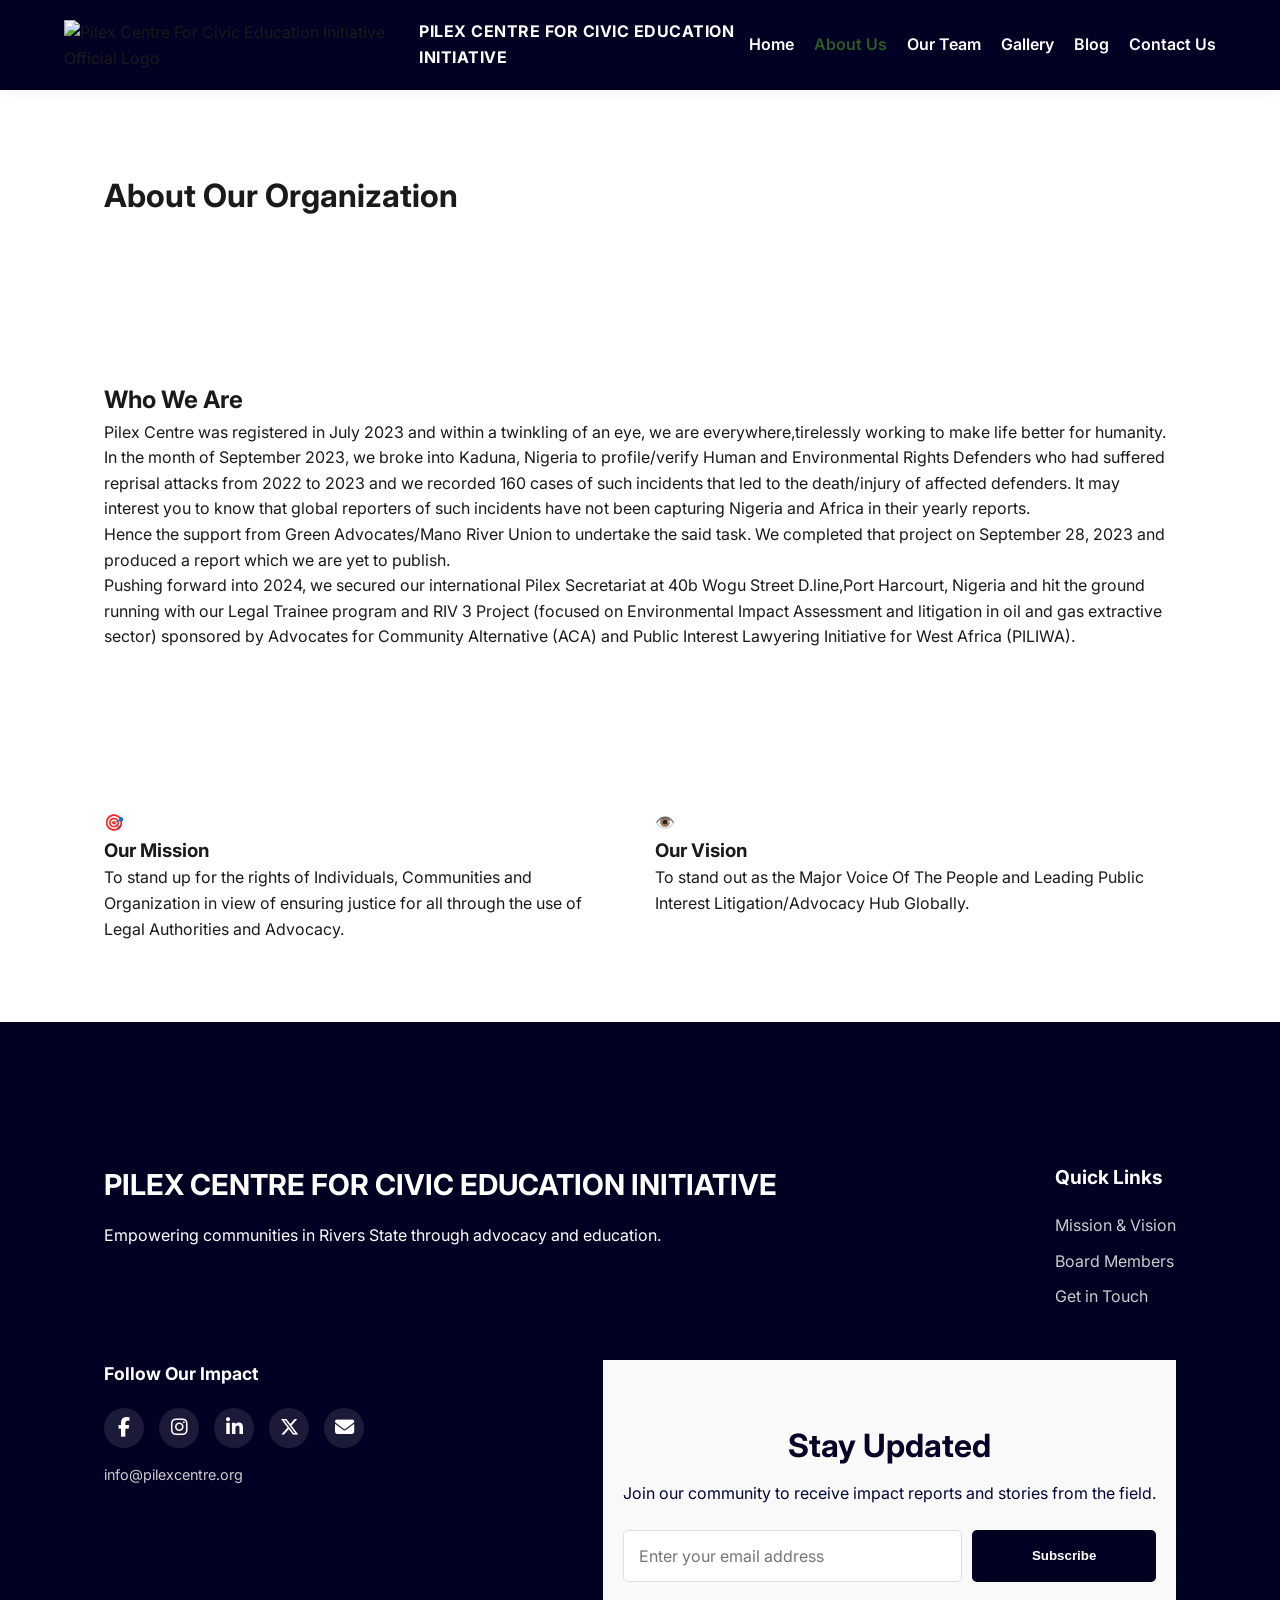
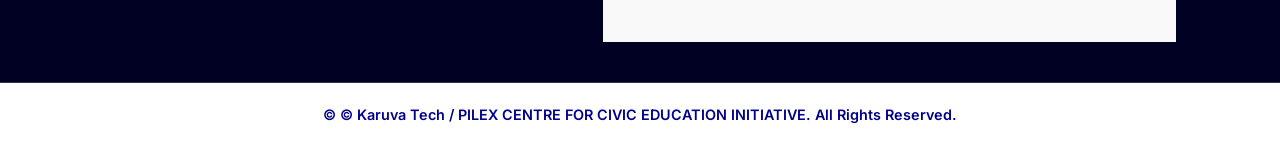
==== about.html @ 9085e741 "Karuva Tech NGO launch" ====
<!DOCTYPE html>
<html lang="en">
<head>
    <meta charset="UTF-8">
    <meta name="viewport" content="width=device-width, initial-scale=1.0">
    <title>About Us | Pilex Centre For Civic Education Initiative</title>
    <meta name="description" content="Learn about our mission, vision, and the core values that drive our NGO to make a difference.">
    <link rel="stylesheet" href="css/style.css">
    <link href="https://fonts.googleapis.com/css2?family=Inter:wght@400;600;700&display=swap" rel="stylesheet">
     <link rel="stylesheet" href="https://cdnjs.cloudflare.com/ajax/libs/font-awesome/6.5.1/css/all.min.css">
</head>
<body>

    <nav class="navbar">
        <div class="nav-brand">
            <img src="https://res.cloudinary.com/doq4g8g2x/image/upload/f_auto,q_auto/v1777044541/Gallery/ngo-name-logo.png.jpg" alt="Pilex Centre For Civic Education Initiative Official Logo" class="logo-img">
            <span class="brand-name">PILEX CENTRE FOR CIVIC EDUCATION INITIATIVE</span>
        </div>
        <ul class="nav-links">
            <li><a href="index.html">Home</a></li>
            <li><a href="about.html" class="active">About Us</a></li>
            <li><a href="board.html">Our Team</a></li>
            <li><a href="gallery.html">Gallery</a></li>
            <li><a href="blog.html">Blog</a></li>
            <li><a href="contact.html">Contact Us</a></li>
        </ul>
         <div class="burger" id="burger">
            <div class="line1"></div>
            <div class="line2"></div>
            <div class="line3"></div>
        </div>
    </nav>

    <header class="page-header">
        <div class="container">
            <h1>About Our Organization</h1>
        </div>
    </header>

    <section class="about-section container">
        <div class="about-flex">
            <div class="about-text">
                <h2>Who We Are</h2>
                <p>Pilex Centre was registered in July 2023 and within a twinkling of an eye, we are everywhere,tirelessly working to make life better for humanity.</p>
                <p>In the month of September 2023, we broke into Kaduna, Nigeria to profile/verify Human and Environmental Rights Defenders who had suffered reprisal attacks from 2022 to 2023 and we recorded 160 cases of such incidents that led to the death/injury of affected defenders. It may interest you to know that global reporters of such incidents have not been capturing Nigeria and Africa in their yearly reports.</p>
                <p>Hence the support from Green Advocates/Mano River Union to undertake the said task. We completed that project on September 28, 2023 and produced a report which we are yet to publish.</p>
                <p>Pushing forward into 2024, we secured our international Pilex Secretariat at 40b Wogu Street D.line,Port Harcourt, Nigeria and hit the ground running with our Legal Trainee program and RIV 3 Project (focused on Environmental Impact Assessment and litigation in oil and gas extractive sector) sponsored by Advocates for Community Alternative (ACA) and Public Interest Lawyering Initiative for West Africa (PILIWA).</p>
            </div>
           
        </div>
    </section>

    <section class="mission-vision bg-light">
        <div class="container grid">
            <div class="mission-card">
                <div class="icon">🎯</div>
                <h3>Our Mission</h3>
                <p>To stand up for the rights of Individuals, Communities and Organization in view of ensuring justice for all through the use of Legal Authorities and Advocacy. </p>
            </div>
            <div class="vision-card">
                <div class="icon">👁️</div>
                <h3>Our Vision</h3>
                <p>To stand out as the Major Voice Of The People and Leading Public Interest Litigation/Advocacy Hub Globally.</p>
            </div>
        </div>
    </section>

   <footer class="main-footer">
    <div class="container footer-content">
        <div class="footer-brand">
            <h3>PILEX CENTRE FOR CIVIC EDUCATION INITIATIVE</h3>
            <p>Empowering communities in Rivers State through advocacy and education.</p>
        </div>
        <div class="footer-links">
                <h4>Quick Links</h4>
                <ul>
                    <li><a href="about.html">Mission & Vision</a></li>
                    <li><a href="board.html">Board Members</a></li>
                    <li><a href="contact.html">Get in Touch</a></li>
                </ul>
            </div>

        <div class="footer-socials">
            <h4>Follow Our Impact</h4>
            <div class="social-icons">
                <a href="https://www.facebook.com/share/18tHVUzUPd/" target="_blank" rel="noopener noreferrer" aria-label="Facebook">
                    <i class="fab fa-facebook-f"></i>
                </a>
                <a href="https://www.instagram.com/pilexcentre?igsh=MWxkZ2VlbGd5YjZtMw==" target="_blank" rel="noopener noreferrer" aria-label="Instagram">
                    <i class="fab fa-instagram"></i>
                </a>
                <a href="https://www.linkedin.com/company/pilex-centre-for-civic-education-initiative/" target="_blank" rel="noopener noreferrer" aria-label="LinkedIn">
                    <i class="fab fa-linkedin-in"></i>
                </a>
                <a href="https://x.com/PilexCentre?t=1IuUBtQcbzTghRcphj2AMw&s=09" target="_blank" rel="noopener noreferrer" aria-label="Twitter/X">
                    <i class="fab fa-x-twitter"></i>
                </a>
                <a href="mailto:pilexcentre2@gmail.com" aria-label="Email">
            <i class="fas fa-envelope"></i>
        </a>
            </div>
            <p class="footer-email">
        <a href="mailto:pilexcentre2@gmail.com">info@pilexcentre.org</a>
    </p>

        </div>
              <section class="newsletter-section">
    <div class="newsletter-container">
        <h2>Stay Updated</h2>
        <p>Join our community to receive impact reports and stories from the field.</p>
        
        <form action="https://formspree.io/f/xvzdelka" method="POST" class="newsletter-form">
            <input type="email" name="email" placeholder="Enter your email address" required>
            <button type="submit" class="btn btn-primary">Subscribe</button>
        </form>
    </div>
</section>
    </div>
    <button id="backToTop" title="Go to top">
    <i class="fas fa-arrow-up"></i>
</button>
    <div class="footer-bottom">
        <p>&copy; © Karuva Tech / PILEX CENTRE FOR CIVIC EDUCATION INITIATIVE. All Rights Reserved.</p>
    </div>
</footer>


  <script src="js/main.js"></script>

</body>
</html>
---- css/style.css ----
/* --- 1. GLOBAL STYLES --- */
:root {
    --primary: #2d5a27;      /* NGO Deep Green */
    --primary-light: #4a8c3f;
    --dark: #1a1a1a;
    --light: #f9f9f9;
    --white: #ffffff;
    --darkblue: #010123;
    --transition: all 0.3s ease;
}

* {
    margin: 0;
    padding: 0;
    box-sizing: border-box;
}

body {
    font-family: 'Inter', sans-serif;
    line-height: 1.6;
    color: var(--dark);
    overflow-x: hidden;
}

.container {
    max-width: 1200px;
    margin: 0 auto;
    padding: 0 5%;
}

/* --- 2. NAVBAR (Logo & Name) --- */
.navbar {
    display: flex;
    justify-content: space-between;
    align-items: center;
    padding: 0 5%;
    min-height: 90px;
    background: var(--darkblue);
    box-shadow: 0 2px 15px rgba(0,0,0,0.05);
    position: sticky;
    top: 0;
    z-index: 1000;
}

.nav-brand {
    display: flex;
    align-items: center;
    gap: 15px;
}

.logo-img {
    height: 50px;
    width: auto;
}

.brand-name {
    font-size: 1rem;
    font-weight: 700;
    color: var(--white);
    text-transform: uppercase;
    letter-spacing: 0.5px;
}

.nav-links {
    display: flex;
    list-style: none;
    gap: 20px;          
    align-items: center; 
    flex-wrap: nowrap;  
    
}

.nav-links li {
    white-space: nowrap;
}

.nav-links li a {
    text-decoration: none;
    color: var(--white);
    font-weight: 600;
    font-size: 1rem;  
    transition: var(--transition);
}

.nav-links li a:hover, .nav-links li a.active {
    color: var(--primary);
}

/* --- 3. HERO SECTION --- */
.hero {
    height: 80vh;
    /* This background uses your Cloudinary link from the HTML hero section */
    background: linear-gradient(rgba(0, 0, 0, 0.65), rgba(0, 0, 0, 0.65)), 
                url('https://res.cloudinary.com/doq4g8g2x/image/upload/f_auto,q_auto/v1777044515/Gallery/pilex-centre.jpg');
    background-size: cover;
    background-position: center;
    display: flex;
    justify-content: center;
    align-items: center;
    text-align: center;
    color: var(--white);
    padding: 0 20px;
}

.hero-content h1 {
    font-size: clamp(2.5rem, 5vw, 4rem); /* Responsive font size */
    margin-bottom: 20px;
    line-height: 1.1;
}

.hero-content p {
    font-size: 1.2rem;
    max-width: 700px;
    margin: 0 auto 30px;
    opacity: 0.9;
}

.hero-btns {
    display: flex;
    gap: 15px;
    justify-content: center;
    
}

.btn {
    padding: 14px 30px;
    text-decoration: none;
    font-weight: 600;
    border-radius: 5px;
    transition: var(--transition);
}

.btn-primary {
    background: var(--primary);
    color: var(--white);
}

.btn-primary:hover {
    background: var(--primary-light);
    transform: translateY(-2px);
}

.btn-outline {
    border: 2px solid var(--white);
    color: var(--white);
}

.btn-outline:hover {
    background: var(--white);
    color: var(--dark);
}

/* --- HERO / INTRO SECTION --- */
.home-intro {
    /* Ensure the section can grow with the text */
    min-height: 80vh; 
    height: auto; 
    
    /* Standard padding to give the text breathing room */
    padding: 100px 20px; 
    
    /* Center the content vertically and horizontally */
    display: flex;
    align-items: center;
    justify-content: center;
    text-align: center;
    
    /* Ensure it pushes the next section down */
    position: relative; 
    overflow: visible; 
}

.intro-text {
    max-width: 800px;
    width: 100%;
}

@media screen and (max-width: 768px) {
    /* 1. Make the parent container flexible */
    .home-intro {
        height: auto;           /* Removes any fixed height like 100vh */
        min-height: 100vh;      /* Ensures it still fills the screen if content is short */
        padding: 120px 20px 60px; /* Adds space at the top for navbar and bottom for breathing room */
        display: flex;
        flex-direction: column;
        justify-content: center;
        align-items: center;
    }

    /* 2. Fix the content width */
    .hero-content {
        width: 100%;
        text-align: center;     /* Centers the text for a better mobile look */
        padding: 0;
        margin: 0;
    }

    /* 3. Scale down the heading so it doesn't push everything down */
    .hero-content h1 {
        font-size: 2rem;        /* Smaller font for mobile */
        line-height: 1.2;
        margin-bottom: 20px;
    }

    /* 4. Fix the buttons */
    .hero-btns {
        display: flex;
        flex-direction: column; /* Stacks 'Our Mission' and 'See Our Work' */
        gap: 15px;
        width: 100%;
        align-items: center;
        margin-top: 30px;
    }

    .hero-btns .btn {
        width: 100%;            /* Buttons become full-width for easy tapping */
        max-width: 280px;       /* Keeps buttons from looking too wide */
        padding: 5px;
    }
}

/* --- 4. SECTIONS & GRIDS --- */
.container {
    padding-top: 80px;
    padding-bottom: 80px;
}

.section-title {
    text-align: center;
    margin-bottom: 50px;
    font-size: 2.2rem;
    position: relative;
}

.section-title::after {
    content: '';
    display: block;
    width: 60px;
    height: 4px;
    background: var(--primary);
    margin: 15px auto 0;
}

.grid {
    display: grid;
    grid-template-columns: repeat(auto-fit, minmax(300px, 1fr));
    gap: 30px;
}

.card {
    background: var(--light);
    border-radius: 12px;
    overflow: hidden;
    box-shadow: 0 5px 15px rgba(0,0,0,0.05);
    transition: var(--transition);
}

.card:hover {
    transform: translateY(-10px);
}

.card img {
    width: 100%;
    height: 250px;
    object-fit: cover;
}

.card-info {
    padding: 25px;
}

.read-more {
    display: inline-block;
    margin-top: 15px;
    color: var(--primary);
    text-decoration: none;
    font-weight: 700;
}


/* Special Grid for 2 Directors */
.directors-grid {
    display: grid;
    grid-template-columns: repeat(auto-fit, minmax(300px, 450px)); /* Limits size */
    justify-content: center; /* Centers the two cards */
    gap: 40px;
}
.card-info .bio{
    margin-top: 15px;
    font-size: 0.9rem;
    color: var(--white);
    line-height: 1.6;
}
.card-info h3 {
    font-size: 1.4rem;
    margin-bottom: 10px;
    color: var(--white);
}
.card-info {
     background: var(--darkblue);
}
.staff-item {
    background: var(--darkblue);
    padding: 30px 20px;
    border-radius: 12px;
    text-align: center;
    box-shadow: 0 4px 15px rgba(0,0,0,0.05);
    transition: var(--transition);
}

.staff-item:hover {
    transform: translateY(-5px);
}

.staff-photo {
    width: 100px;
    height: 100px;
    margin: 0 auto 15px; /* Centers the circle and adds space below */
    overflow: hidden;
    border-radius: 50%; /* Makes it a circle */
    border: 3px solid var(--primary); /* A nice ring around the photo */
}

.staff-photo img {
    width: 100%;
    height: 100%;
    object-fit: cover; /* Ensures the face isn't stretched */
}

.staff-item h4 {
    margin-bottom: 5px;
    font-size: 1.1rem;
    color: var(--white);
}

.staff-item p {
    color: var(--white);
    font-weight: 600;
    font-size: 0.85rem;
    text-transform: uppercase;
}
.staff-item .bio{
    margin-top: 15px;
    font-size: 0.9rem;
    color: var(--white);
    line-height: 1.6;
}
/* --- 5. FOOTER --- */
.main-footer {
    background: rgb(1, 1, 35);
    color: var(--white);
    padding-top: 60px;
}

.footer-content {
    display: flex;
    flex-wrap: wrap;
    justify-content: space-between;
    gap: 40px;
    padding-bottom: 40px;
}

.footer-brand h3 {
    font-size: 1.8rem;
    margin-bottom: 15px;
    color: var(--white);
}

.footer-links h4 {
    margin-bottom: 20px;
    font-size: 1.2rem;
}

.footer-links ul {
    list-style: none;
}

.footer-links ul li {
    margin-bottom: 10px;
}

.footer-links ul li a {
    color: #ccc;
    text-decoration: none;
    transition: var(--transition);
}

.footer-links ul li a:hover {
    color: var(--white);
    padding-left: 5px;
}

.footer-bottom {
    background: white;
    text-align: center;
    padding: 20px 0;
    font-size: 0.9rem;
    font-weight: 600;
    color: darkblue;
    border-top: 1px solid #333;
}

/* --- 6. MOBILE MENU --- */
.burger {
    display: none;
    cursor: pointer;
}

.burger div {
    width: 25px;
    height: 3px;
    background-color: var(--dark);
    margin: 5px;
    transition: var(--transition);
}

@media screen and (max-width: 768px) {
    .nav-links {
        display: none; /* We'll handle the toggle with JS later */
    }
    .burger {
        display: block;
    }
    .hero-btns {
        flex-direction: column;
    }
}



/* --- GALLERY SECTION REFINEMENT --- */
.gallery-section {
    padding: 60px 0;
}

.gallery-grid {
    display: flex;
    flex-direction: column;
    gap: 60px; /* Space between the project cards */
}

.gallery-card {
    display: flex;
    background: var(--white);
    border-radius: 12px;
    overflow: hidden;
    box-shadow: 0 10px 25px rgba(0,0,0,0.06);
    border: 1px solid #eee;
    /* This ensures the card doesn't get infinitely tall */
    max-height: 500px; 
}

/* Image Side */
.gallery-img {
    flex: 1.2; /* Takes up a bit more than half the card */
    overflow: hidden;
}

.gallery-img img {
    width: 100%;
    height: 100%;
    object-fit: cover; /* This is key: it crops the photo to fit the space without stretching */
    display: block;
}

/* Content Side */
.gallery-content {
    flex: 0.8; /* Takes up slightly less than half */
    padding: 40px;
    display: flex;
    flex-direction: column;
    justify-content: center;
    background: var(--white);
}

.gallery-content .category {
    font-size: 0.75rem;
    color: var(--primary);
    font-weight: 700;
    text-transform: uppercase;
    margin-bottom: 10px;
    letter-spacing: 1.5px;
}

.gallery-content h3 {
    font-size: 1.6rem;
    margin-bottom: 12px;
    line-height: 1.3;
    color: var(--dark);
}

.gallery-content .date {
    font-size: 0.85rem;
    color: #999;
    margin-bottom: 20px;
}

.gallery-content .description {
    font-size: 1rem;
    color: #555;
    line-height: 1.7;
    /* Limits text so it doesn't push the card too long */
    display: -webkit-box;
    -webkit-line-clamp: 5;
    line-clamp: 5;
    -webkit-box-orient: vertical;
    overflow: hidden;
}

/* --- RESPONSIVE FIXES --- */

/* Alternating images: Left-Right-Left (Desktop only) */
@media screen and (min-width: 901px) {
    .gallery-card:nth-child(even) {
        flex-direction: row-reverse;
    }
}

/* Mobile View: Stack them vertically */
@media screen and (max-width: 900px) {
    .gallery-card {
        flex-direction: column;
        max-height: none; /* Let the card grow as needed on mobile */
    }

    .gallery-img {
        height: 250px; /* Fixed height for photos on mobile */
        width: 100%;
    }
    
    .gallery-content {
        padding: 30px 20px;
    }
}

/* Blog Page Layout */
.blog-section {
    padding: 80px 0;
}

.blog-grid {
    display: grid;
    grid-template-columns: repeat(auto-fit, minmax(300px, 1fr));
    gap: 30px;
}

.blog-card {
    background: var(--white);
    border-radius: 10px;
    overflow: hidden;
    box-shadow: 0 4px 15px rgba(0,0,0,0.05);
    display: flex;
    flex-direction: column;
    height: 100%;
}

.blog-image {
    height: 200px;
    width: 100%;
}

.blog-image img {
    width: 100%;
    height: 100%;
    object-fit: cover;
}

.blog-info {
    padding: 25px;
    display: flex;
    flex-direction: column;
    flex-grow: 1;
}

.blog-tag {
    background: var(--light);
    color: var(--primary);
    padding: 4px 12px;
    border-radius: 20px;
    font-size: 0.75rem;
    font-weight: 700;
    width: fit-content;
    margin-bottom: 15px;
}

.blog-info h3 {
    font-size: 1.3rem;
    margin-bottom: 10px;
    line-height: 1.4;
}

.blog-meta {
    font-size: 0.8rem;
    color: #999;
    margin-bottom: 15px;
}

.blog-excerpt {
    font-size: 0.95rem;
    color: #666;
    margin-bottom: 20px;
}

.blog-info .read-more {
    margin-top: auto; /* Pushes the button to the bottom of the card */
    font-size: 0.9rem;
    color: var(--primary);
    text-decoration: none;
    font-weight: 700;
}

/* Single Post Styling */
.single-post {
    max-width: 800px; /* Narrower for better readability */
    margin: 40px auto;
    padding: 0 20px;
}

.back-link {
    display: inline-block;
    margin-bottom: 20px;
    color: var(--primary);
    text-decoration: none;
    font-weight: 600;
}

.post-header h1 {
    font-size: 2.5rem;
    line-height: 1.2;
    margin-bottom: 15px;
    color: var(--dark);
}

.post-meta {
    color: #888;
    font-size: 0.9rem;
    margin-bottom: 30px;
}

.post-featured-image {
    width: 100%;
    margin-bottom: 40px;
}

.post-featured-image img {
    width: 100%;
    border-radius: 10px;
    display: block;
}

.post-body p {
    font-size: 1.1rem;
    line-height: 1.8;
    margin-bottom: 25px;
    color: #444;
}

.post-body h2 {
    margin: 40px 0 20px;
    color: var(--dark);
}

/* Blockquote for community voices */
blockquote {
    border-left: 5px solid var(--primary);
    padding: 20px 30px;
    background: var(--light);
    margin: 40px 0;
    font-style: italic;
    font-size: 1.2rem;
}

blockquote span {
    display: block;
    margin-top: 10px;
    font-style: normal;
    font-weight: 700;
    font-size: 0.9rem;
}

/* --- FOOTER SOCIALS --- */
.footer-socials h4 {
    margin-bottom: 20px;
    font-size: 1.1rem;
    color: var(--white);
}

.social-icons {
    display: flex;
    gap: 15px; /* Space between icons */
}

.social-icons a {
    display: flex;
    align-items: center;
    justify-content: center;
    width: 40px;
    height: 40px;
    background: rgba(255, 255, 255, 0.1); /* Subtle circle background */
    color: var(--white);
    border-radius: 50%;
    text-decoration: none;
    transition: var(--transition);
    font-size: 1.2rem;
}

/* Hover Effects with Brand Colors */
.social-icons a:hover {
    transform: translateY(-5px);
    color: var(--white);
}

.social-icons a[aria-label="Facebook"]:hover { background: #1877F2; }
.social-icons a[aria-label="Instagram"]:hover { background: #E4405F; }
.social-icons a[aria-label="LinkedIn"]:hover { background: #0077B5; }
.social-icons a[aria-label="Twitter"]:hover { background: #000000; }

.footer-email {
    margin-top: 15px;
    font-size: 0.9rem;
}

.footer-email a {
    color: #ccc;
    text-decoration: none;
    transition: var(--transition);
}

.footer-email a:hover {
    color: var(--white);
    text-decoration: underline;
}

/* Hover color for the email icon circle */
.social-icons a[aria-label="Email"]:hover {
    background: var(--primary); /* Uses your NGO green on hover */
}

/* --- FOOTER NEWSLETTER --- */
.footer-newsletter {
    flex: 1;
    min-width: 250px;
}

.footer-newsletter h4 {
    margin-bottom: 15px;
    color: var(--white);
}

.footer-newsletter p {
    font-size: 0.9rem;
    color: #ccc;
    margin-bottom: 20px;
    line-height: 1.4;
}

.newsletter-form {
    display: flex;
    gap: 0; /* Joins the input and button */
}

.newsletter-form input {
    flex: 1;
    padding: 12px 15px;
    border: none;
    border-radius: 5px 0 0 5px; /* Rounded only on the left */
    outline: none;
    font-family: 'Inter', sans-serif;
}

.newsletter-btn {
    background: var(--primary);
    color: var(--white);
    padding: 0 20px;
    border: none;
    border-radius: 0 5px 5px 0; /* Rounded only on the right */
    cursor: pointer;
    transition: var(--transition);
}

.newsletter-btn:hover {
    background: var(--primary-light);
}

/* Responsive adjustment for small screens */
@media screen and (max-width: 600px) {
    .footer-content {
        flex-direction: column;
        gap: 40px;
    }
}

/* --- RESEARCH SECTION --- */
.research-section {
    background: #f4f7f6; /* A slightly different light gray to separate it from the blog */
    padding: 80px 0;
}

.research-header {
    text-align: center;
    margin-bottom: 50px;
}

.report-highlight-card {
    background: var(--white);
    display: flex;
    align-items: center;
    padding: 40px;
    border-radius: 15px;
    box-shadow: 0 15px 35px rgba(0,0,0,0.05);
    border-left: 6px solid var(--primary); /* Identifies it as a primary resource */
    gap: 40px;
}

.report-icon {
    font-size: 5rem;
    color: #e74c3c; /* Classic PDF Red */
}

.report-tag {
    display: inline-block;
    background: rgba(45, 90, 39, 0.1);
    color: var(--primary);
    padding: 5px 12px;
    font-size: 0.75rem;
    font-weight: 700;
    border-radius: 4px;
    margin-bottom: 10px;
}

.report-details h3 {
    font-size: 1.8rem;
    margin-bottom: 15px;
    color: var(--dark);
}

.report-details p {
    color: #666;
    margin-bottom: 25px;
    line-height: 1.6;
}

/* Action Buttons */
.report-actions {
    display: flex;
    gap: 15px;
    flex-wrap: wrap;
}

.btn-download {
    background: var(--primary);
    color: var(--white);
    padding: 12px 25px;
    border-radius: 5px;
    text-decoration: none;
    font-weight: 700;
    transition: var(--transition);
}

.btn-download:hover {
    background: var(--primary-light);
    transform: translateY(-2px);
}

.btn-view {
    border: 2px solid #ccc;
    color: #555;
    padding: 10px 25px;
    border-radius: 5px;
    text-decoration: none;
    font-weight: 600;
    transition: var(--transition);
}

.btn-view:hover {
    background: #eee;
}

/* Responsive for Research Card */
@media screen and (max-width: 768px) {
    .report-highlight-card {
        flex-direction: column;
        text-align: center;
        padding: 30px;
    }
    .report-actions {
        justify-content: center;
    }
}
@media screen and (max-width: 768px) {
    /* ... (your existing mobile styles) ... */

    .report-details p {
        margin-bottom: 30px; /* Increased space below the description */
    }
    .report-details {
        display: flex;
        flex-direction: column; /* Stack buttons so they fit on small screens */
        gap: 15px;
        align-items: center;
    }

    .report-actions {
        display: flex;
        flex-direction: column; 
        gap: 15px;             
        margin-top: 20px;       
        width: 100%;
    }

    .btn-download, .btn-view {
        display: inline-block !important; /* Force it to show */
        width: 80%; /* Make it easy to tap with a thumb */
        padding: 15px;
        text-align: center;
        /* display: block;
        width: 100%;           
        padding: 15px;          */
    }
}

/* --- CONTACT PAGE STYLES --- */
.contact-section {
    padding: 80px 0;
}

.contact-wrapper {
    display: flex;
    background: var(--white);
    border-radius: 15px;
    overflow: hidden;
    box-shadow: 0 20px 40px rgba(0,0,0,0.1);
}

.contact-info {
    flex: 1;
    background: var(--primary); /* Using your brand green */
    color: var(--white);
    padding: 60px;
    display: flex;
    flex-direction: column;
    justify-content: space-between;
}

.contact-info h2 {
    font-size: 2rem;
    margin-bottom: 20px;
}

.info-links {
    margin: 40px 0;
}

.info-item {
    display: flex;
    align-items: center;
    gap: 20px;
    margin-bottom: 25px;
}

.info-item i {
    font-size: 1.2rem;
}

.contact-form-container {
    flex: 1.5;
    padding: 60px;
}

.form-group {
    margin-bottom: 20px;
}

.form-group label {
    display: block;
    font-weight: 700;
    margin-bottom: 8px;
    font-size: 0.9rem;
}

.form-group input, 
.form-group select, 
.form-group textarea {
    width: 100%;
    padding: 12px;
    border: 1px solid #ddd;
    border-radius: 5px;
    font-family: inherit;
    outline: none;
}

.btn-submit {
    background: var(--primary);
    color: white;
    padding: 15px 30px;
    border: none;
    border-radius: 5px;
    font-weight: 700;
    cursor: pointer;
    width: 100%;
    transition: var(--transition);
}

.btn-submit:hover {
    background: var(--primary-light);
}

/* --- MOBILE VIEW --- */
@media screen and (max-width: 900px) {
    .contact-wrapper {
        flex-direction: column;
    }
    
    .contact-info, .contact-form-container {
        padding: 40px 20px;
    }
}

/* --- IMPACT STATS --- */
.stats-section {
    background: var(--primary);
    color: var(--white);
    padding: 60px 0;
    text-align: center;
}

.stats-grid {
    display: grid;
    grid-template-columns: repeat(auto-fit, minmax(200px, 1fr));
    gap: 30px;
}

.stat-item h3 {
    font-size: 2.5rem;
    margin-bottom: 5px;
}

.stat-item p {
    font-size: 0.9rem;
    opacity: 0.9;
}

/* --- HOME BLOG PREVIEW --- */
.home-blog-preview {
    padding: 80px 0;
}

.section-header {
    display: flex;
    justify-content: space-between;
    align-items: center;
    margin-bottom: 40px;
}

.view-all {
    color: var(--primary);
    text-decoration: none;
    font-weight: 700;
}

.home-blog-grid {
    display: grid;
    grid-template-columns: repeat(auto-fit, minmax(350px, 1fr));
    gap: 30px;
}

.mini-blog-card {
    display: flex;
    gap: 20px;
    background: #fdfdfd;
    border: 1px solid #eee;
    border-radius: 10px;
    padding: 15px;
    transition: var(--transition);
}

.mini-blog-card:hover {
    transform: translateY(-5px);
    box-shadow: 0 10px 20px rgba(0,0,0,0.05);
}

.mini-img {
    flex: 0.4;
    height: 120px;
}

.mini-img img {
    width: 100%;
    height: 100%;
    object-fit: cover;
    border-radius: 8px;
}

.mini-content {
    flex: 0.6;
}

.mini-content .tag {
    font-size: 0.7rem;
    color: var(--primary);
    font-weight: 700;
    text-transform: uppercase;
}

.mini-content h3 {
    font-size: 1.1rem;
    margin: 5px 0;
}

.mini-content p {
    font-size: 0.85rem;
    color: #666;
    margin-bottom: 10px;
}

/* Mobile Fix for Mini Cards */
@media screen and (max-width: 500px) {
    .mini-blog-card {
        flex-direction: column;
    }
    .mini-img {
        height: 180px;
        width: 100%;
    }
}


/* This class is added by JavaScript when you click the burger */
.nav-active {
    transform: translateX(0%); /* Pulls it back onto the screen */
}

/* Fix for the burger visibility */
.burger {
    display: none;
    cursor: pointer;
    z-index: 1001; /* Keeps burger above the menu */
}

.burger div {
    width: 25px;
    height: 3px;
    background-color: var(--white); /* Or whatever color your lines are */
    margin: 5px;
    transition: all 0.3s ease;
}
.toggle .line1 {
    transform: rotate(-45deg) translate(-5px, 6px);
}
.toggle .line2 {
    opacity: 0;
}
.toggle .line3 {
    transform: rotate(45deg) translate(-5px, -6px);
}
@media screen and (max-width: 768px) {
    .burger {
        display: block; /* Shows the burger only on small screens */
    }

}
@media screen and (max-width: 768px) {
    .nav-links {
        position: fixed;
        right: 0px;
        top: 8vh;
        height: 92vh;
        width: 60%; /* Or whatever width you want */
        background-color: var(--darkblue);
        display: flex;
        flex-direction: column;
        align-items: center;
        
        /* The "Hidden" State */
        transform: translateX(100%); 
        transition: transform 0.5s ease-in;
        z-index: 1000;
    }

    /* The "Visible" State */
    .nav-links.nav-active {
        transform: translateX(0%);
    }
}

.newsletter-section {
    background-color: #f9f9f9;
    padding: 60px 20px;
    text-align: center;
}

.newsletter-container {
    max-width: 600px;
    margin: 0 auto;
}

.newsletter-container h2 {
    font-size: 2rem;
    margin-bottom: 10px;
    color: #080227;
}
.newsletter-container p {
    font-size: 1rem;
    color: #030436;
    margin-bottom: 20px;
    line-height: 1.5;
}

.newsletter-form {
    display: flex;
    gap: 10px;
    margin-top: 25px;
}

.newsletter-form input {
    flex: 2;
    padding: 15px;
    border: 1px solid #ddd;
    border-radius: 5px;
    font-size: 1rem;
    outline: none;
}

.newsletter-form button {
    flex: 1;
    padding: 15px;
    background-color: var(--darkblue); /* Use your NGO's brand color */
    color: white;
    border: none;
    border-radius: 5px;
    cursor: pointer;
    font-weight: bold;
    transition: 0.3s;
}

/* Mobile View for the Form */
@media screen and (max-width: 600px) {
    .newsletter-form {
        flex-direction: column; /* Stacks input and button on mobile */
    }
    
    .newsletter-container h2 {
        font-size: 1.6rem;
    }
}


#backToTop {
    display: none; /* Hidden by default */
    position: fixed;
    bottom: 30px;
    right: 30px;
    z-index: 99;
    border: none;
    outline: none;
    background-color: var(--darkblue); /* Your NGO brand color */
    color: white;
    cursor: pointer;
    padding: 10px;
    border-radius: 30%;
    font-size: 18px;
    transition: opacity 0.3s, transform 0.3s;
    box-shadow: 0px 4px 10px rgba(0, 0, 0, 0.2);
}

#backToTop:hover {
    transform: scale(1.1); /* Slight grow effect */
    background-color: #333; /* Darker shade on hover */
}
html {
    scroll-behavior: smooth;
}
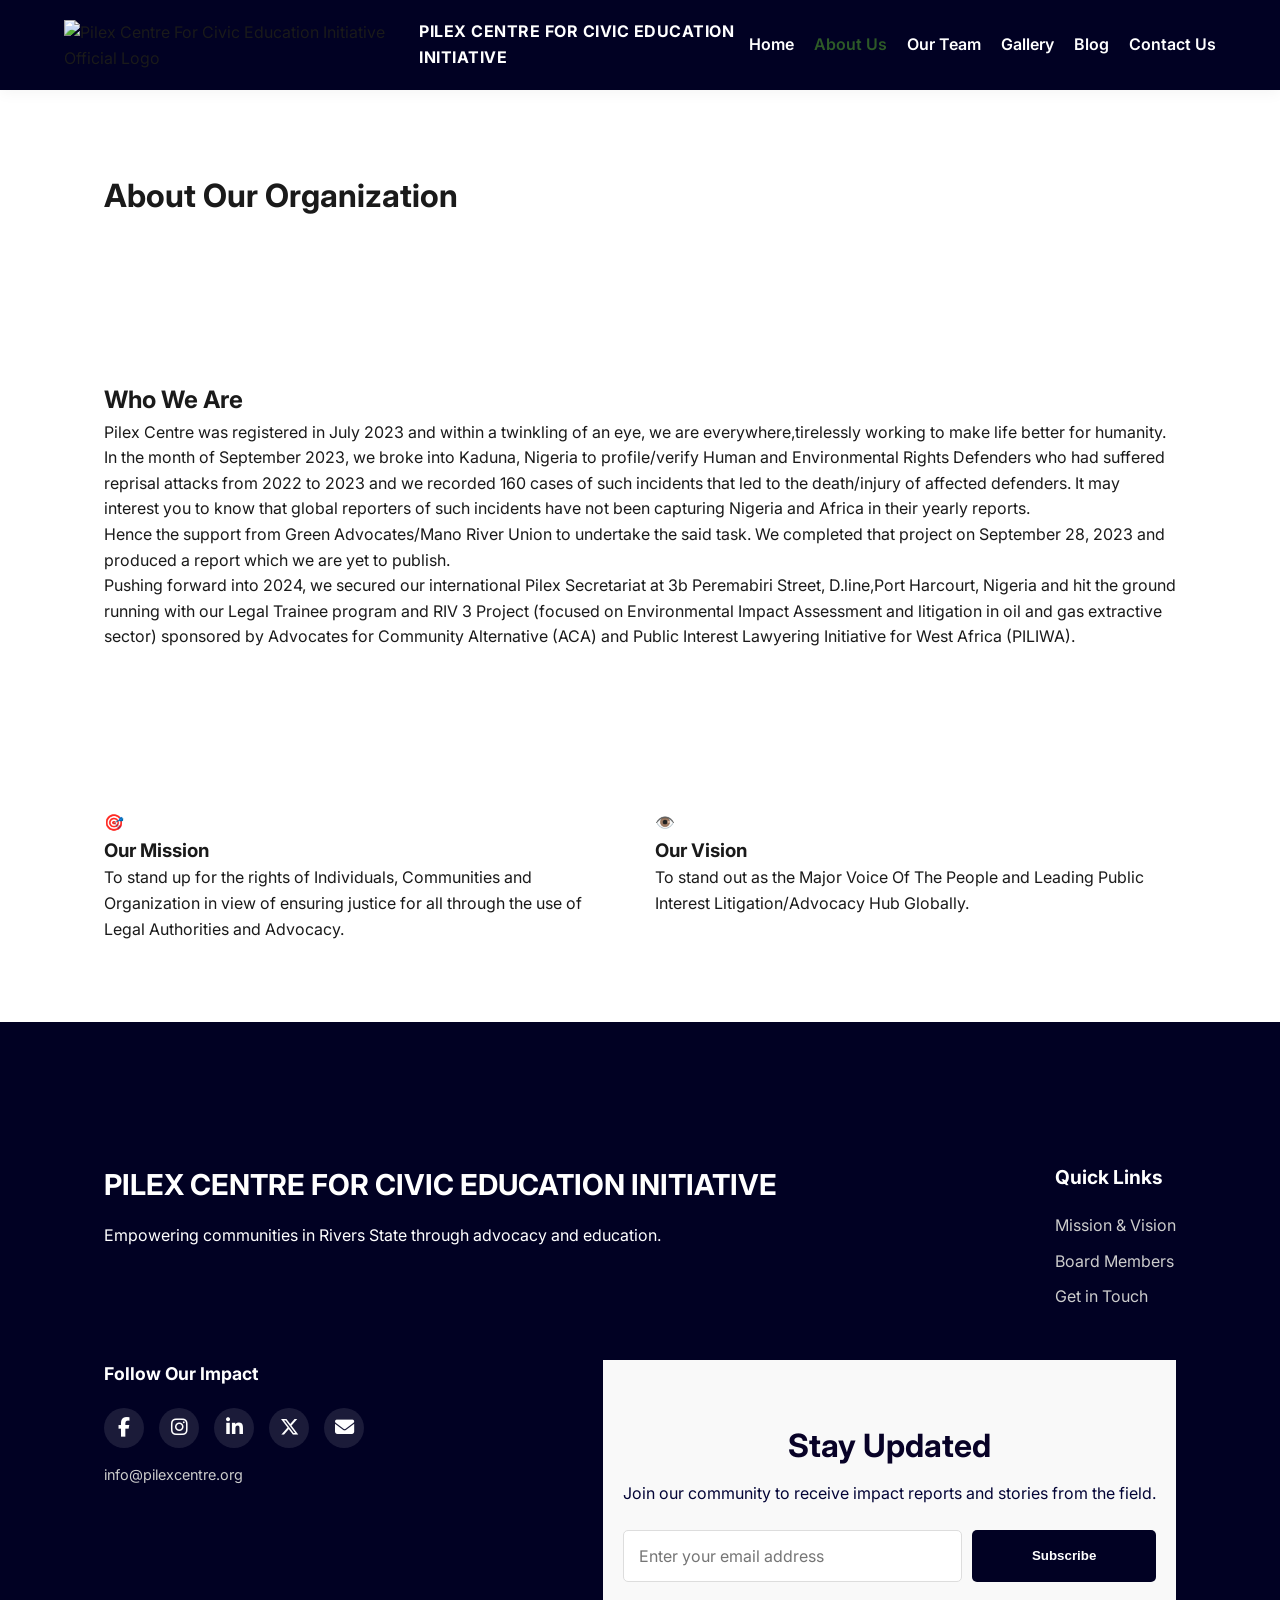
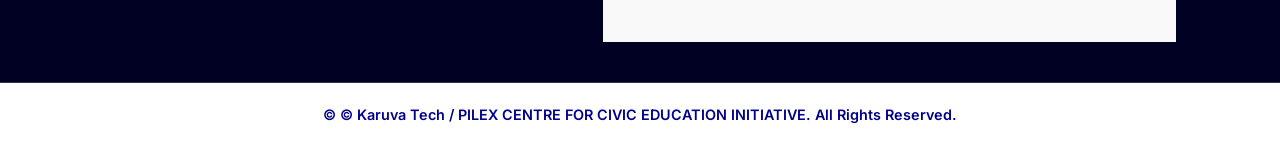
==== commit c90af5af: "everything" ====
--- a/about.html
+++ b/about.html
@@ -44,7 +44,7 @@
                 <p>Pilex Centre was registered in July 2023 and within a twinkling of an eye, we are everywhere,tirelessly working to make life better for humanity.</p>
                 <p>In the month of September 2023, we broke into Kaduna, Nigeria to profile/verify Human and Environmental Rights Defenders who had suffered reprisal attacks from 2022 to 2023 and we recorded 160 cases of such incidents that led to the death/injury of affected defenders. It may interest you to know that global reporters of such incidents have not been capturing Nigeria and Africa in their yearly reports.</p>
                 <p>Hence the support from Green Advocates/Mano River Union to undertake the said task. We completed that project on September 28, 2023 and produced a report which we are yet to publish.</p>
-                <p>Pushing forward into 2024, we secured our international Pilex Secretariat at 40b Wogu Street D.line,Port Harcourt, Nigeria and hit the ground running with our Legal Trainee program and RIV 3 Project (focused on Environmental Impact Assessment and litigation in oil and gas extractive sector) sponsored by Advocates for Community Alternative (ACA) and Public Interest Lawyering Initiative for West Africa (PILIWA).</p>
+                <p>Pushing forward into 2024, we secured our international Pilex Secretariat at 3b Peremabiri Street, D.line,Port Harcourt, Nigeria and hit the ground running with our Legal Trainee program and RIV 3 Project (focused on Environmental Impact Assessment and litigation in oil and gas extractive sector) sponsored by Advocates for Community Alternative (ACA) and Public Interest Lawyering Initiative for West Africa (PILIWA).</p>
             </div>
            
         </div>
--- a/css/style.css
+++ b/css/style.css
@@ -178,8 +178,8 @@
 @media screen and (max-width: 768px) {
     /* 1. Make the parent container flexible */
     .home-intro {
-        height: auto;           /* Removes any fixed height like 100vh */
-        min-height: 100vh;      /* Ensures it still fills the screen if content is short */
+        height: auto;           
+        min-height: 100vh;      
         padding: 120px 20px 60px; /* Adds space at the top for navbar and bottom for breathing room */
         display: flex;
         flex-direction: column;
@@ -190,14 +190,14 @@
     /* 2. Fix the content width */
     .hero-content {
         width: 100%;
-        text-align: center;     /* Centers the text for a better mobile look */
+        text-align: center;     
         padding: 0;
         margin: 0;
     }
 
     /* 3. Scale down the heading so it doesn't push everything down */
     .hero-content h1 {
-        font-size: 2rem;        /* Smaller font for mobile */
+        font-size: 2rem;       
         line-height: 1.2;
         margin-bottom: 20px;
     }
@@ -205,7 +205,7 @@
     /* 4. Fix the buttons */
     .hero-btns {
         display: flex;
-        flex-direction: column; /* Stacks 'Our Mission' and 'See Our Work' */
+        flex-direction: column; 
         gap: 15px;
         width: 100%;
         align-items: center;
@@ -213,8 +213,8 @@
     }
 
     .hero-btns .btn {
-        width: 100%;            /* Buttons become full-width for easy tapping */
-        max-width: 280px;       /* Keeps buttons from looking too wide */
+        width: 100%;            
+        max-width: 280px;      
         padding: 5px;
     }
 }
@@ -282,7 +282,7 @@
 .directors-grid {
     display: grid;
     grid-template-columns: repeat(auto-fit, minmax(300px, 450px)); /* Limits size */
-    justify-content: center; /* Centers the two cards */
+    justify-content: center; 
     gap: 40px;
 }
 .card-info .bio{
@@ -416,7 +416,7 @@
 
 @media screen and (max-width: 768px) {
     .nav-links {
-        display: none; /* We'll handle the toggle with JS later */
+        display: none; 
     }
     .burger {
         display: block;
@@ -436,7 +436,7 @@
 .gallery-grid {
     display: flex;
     flex-direction: column;
-    gap: 60px; /* Space between the project cards */
+    gap: 60px; 
 }
 
 .gallery-card {
@@ -446,13 +446,12 @@
     overflow: hidden;
     box-shadow: 0 10px 25px rgba(0,0,0,0.06);
     border: 1px solid #eee;
-    /* This ensures the card doesn't get infinitely tall */
     max-height: 500px; 
 }
 
 /* Image Side */
 .gallery-img {
-    flex: 1.2; /* Takes up a bit more than half the card */
+    flex: 1.2; 
     overflow: hidden;
 }
 
@@ -499,7 +498,6 @@
     font-size: 1rem;
     color: #555;
     line-height: 1.7;
-    /* Limits text so it doesn't push the card too long */
     display: -webkit-box;
     -webkit-line-clamp: 5;
     line-clamp: 5;
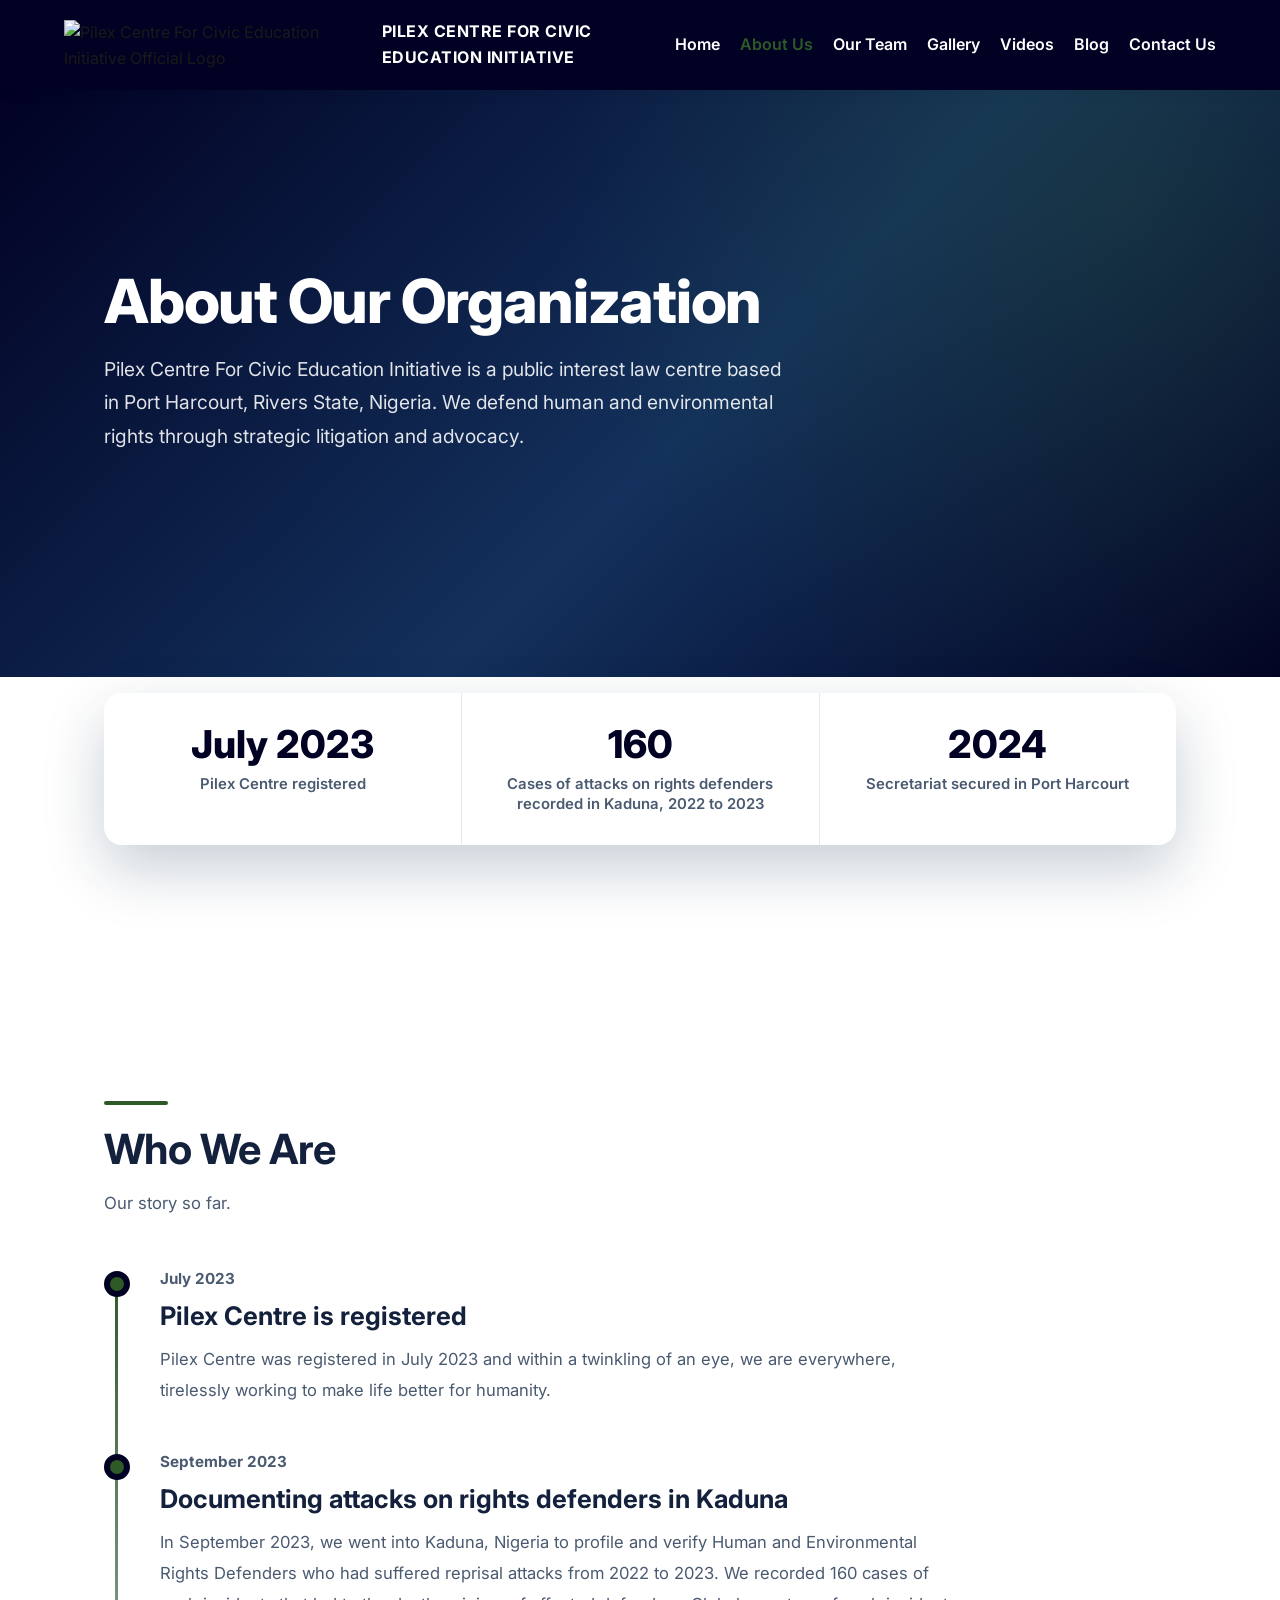
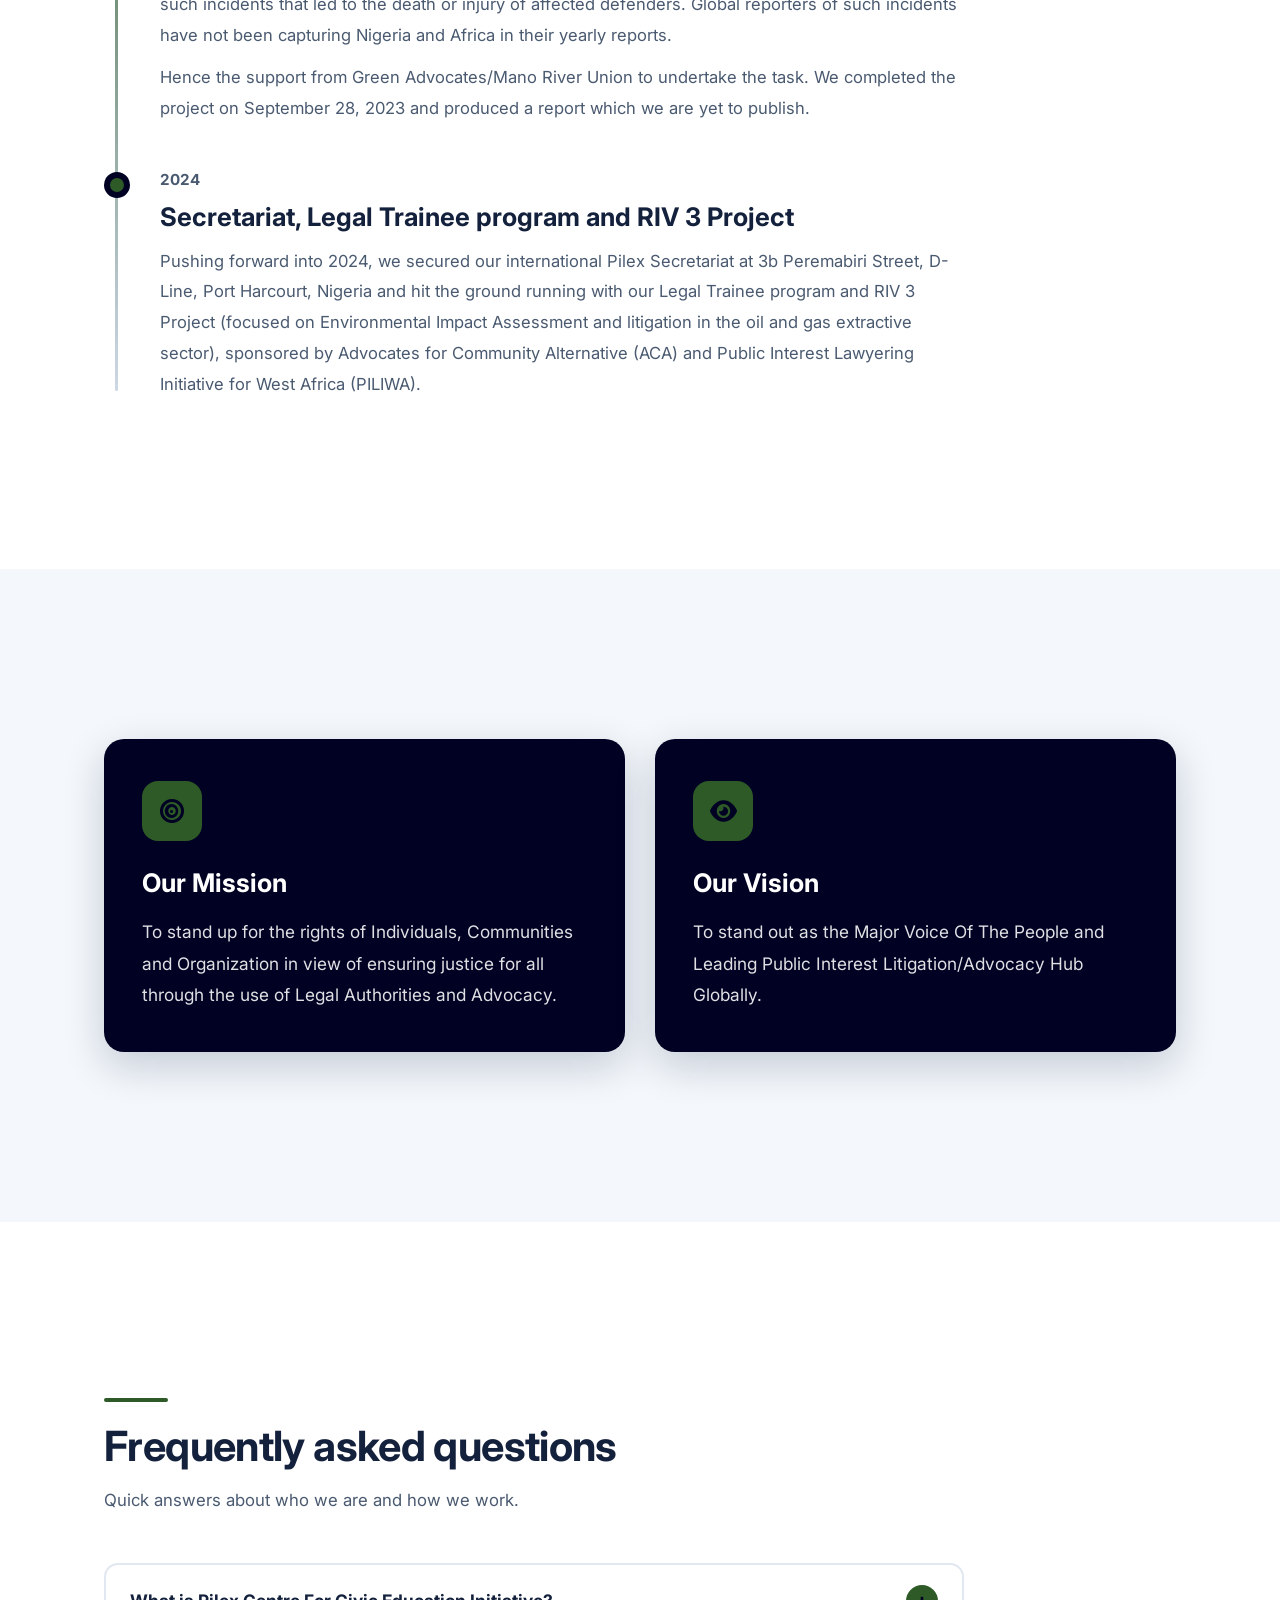
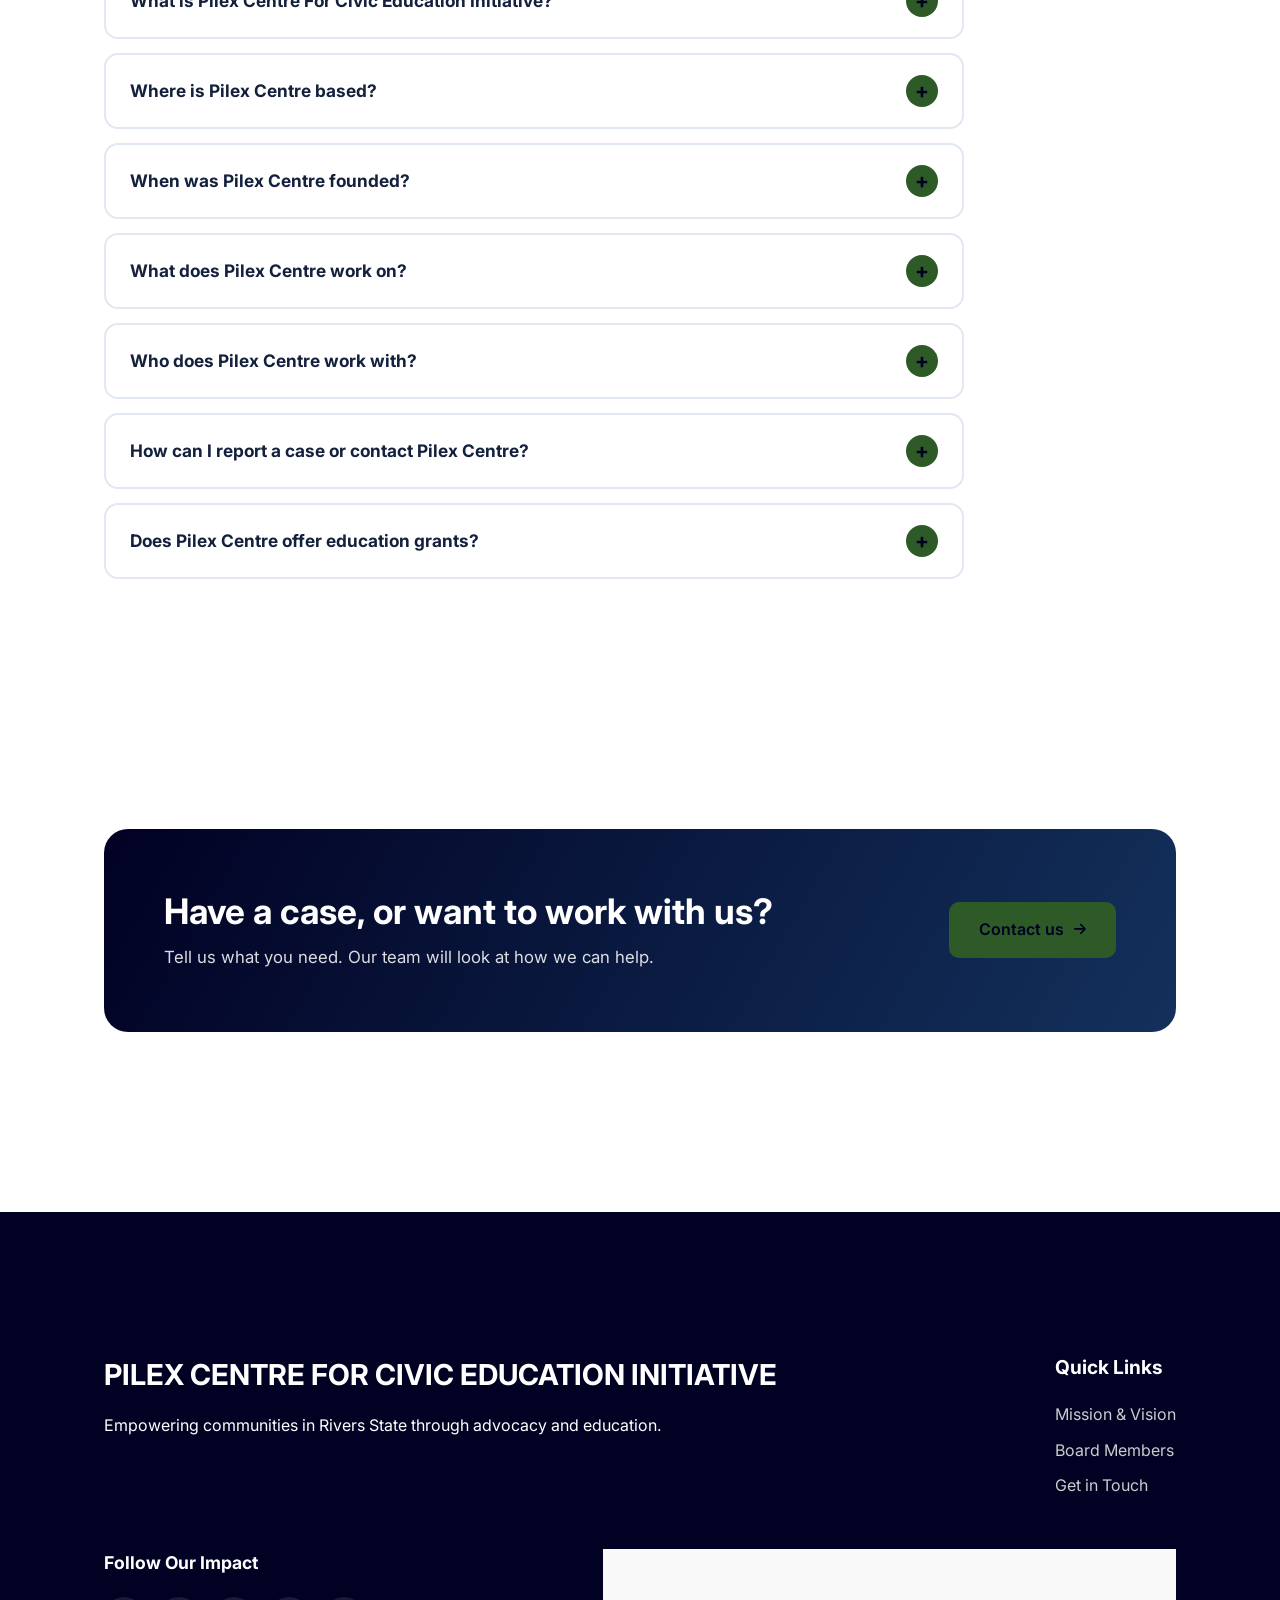
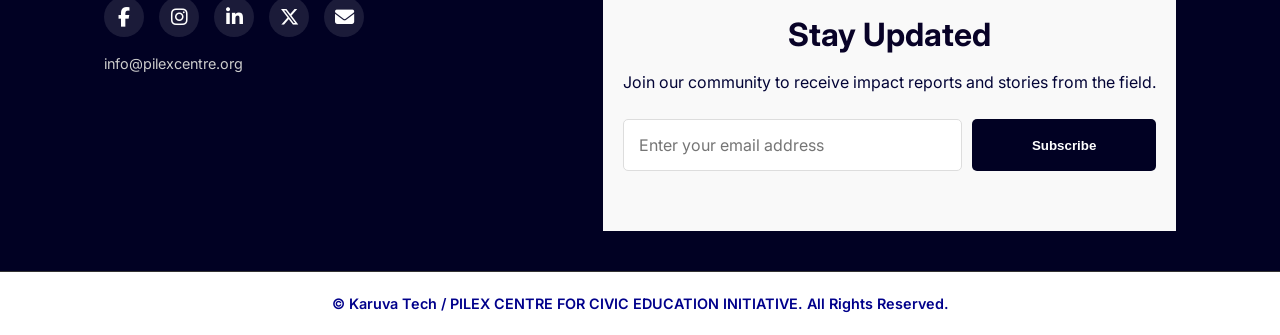
==== commit 3428bc6c: "everything" ====
--- a/about.html
+++ b/about.html
@@ -3,11 +3,77 @@
 <head>
     <meta charset="UTF-8">
     <meta name="viewport" content="width=device-width, initial-scale=1.0">
-    <title>About Us | Pilex Centre For Civic Education Initiative</title>
-    <meta name="description" content="Learn about our mission, vision, and the core values that drive our NGO to make a difference.">
+    <title>About Pilex Centre | Public Interest Law Centre, Nigeria</title>
+    <meta name="description" content="Pilex Centre For Civic Education Initiative is a public interest law centre in Port Harcourt, Nigeria, defending human and environmental rights through litigation and advocacy.">
+    <link rel="canonical" href="https://pilexcentre.org/about.html">
+    <meta property="og:type" content="website">
+    <meta property="og:url" content="https://pilexcentre.org/about.html">
+    <meta property="og:title" content="About Pilex Centre | Public Interest Law Centre, Nigeria">
+    <meta property="og:description" content="Our story, mission and vision. Defending human and environmental rights in Rivers State and the Niger Delta.">
+    <meta property="og:image" content="https://res.cloudinary.com/doq4g8g2x/image/upload/w_1200,h_630,c_fill/v1777044515/Gallery/pilex-centre.jpg">
+    <meta property="twitter:card" content="summary_large_image">
+
+    <script type="application/ld+json">
+    {
+      "@context": "https://schema.org",
+      "@graph": [
+        {
+          "@type": "AboutPage",
+          "@id": "https://pilexcentre.org/about.html#webpage",
+          "url": "https://pilexcentre.org/about.html",
+          "name": "About Pilex Centre For Civic Education Initiative",
+          "about": { "@id": "https://pilexcentre.org/#organization" },
+          "isPartOf": { "@id": "https://pilexcentre.org/#website" }
+        },
+        {
+          "@type": "FAQPage",
+          "mainEntity": [
+            {
+              "@type": "Question",
+              "name": "What is Pilex Centre For Civic Education Initiative?",
+              "acceptedAnswer": { "@type": "Answer", "text": "Pilex Centre For Civic Education Initiative, also known as Pilex Centre, is a public interest law centre. It works on democracy and good governance and defends human and environmental rights through strategic litigation and advocacy." }
+            },
+            {
+              "@type": "Question",
+              "name": "Where is Pilex Centre based?",
+              "acceptedAnswer": { "@type": "Answer", "text": "Pilex Centre is based in Port Harcourt, Rivers State, Nigeria, and works with communities in Rivers State and across the Niger Delta." }
+            },
+            {
+              "@type": "Question",
+              "name": "When was Pilex Centre founded?",
+              "acceptedAnswer": { "@type": "Answer", "text": "Pilex Centre was registered in July 2023. In 2024 it secured its secretariat in Port Harcourt." }
+            },
+            {
+              "@type": "Question",
+              "name": "What does Pilex Centre work on?",
+              "acceptedAnswer": { "@type": "Answer", "text": "Its work covers democracy and good governance, human rights, and environment and climate change, including pollution, oil spills and land damage. It uses legal representation, strategic litigation, scientific evidence, field research and advocacy." }
+            },
+            {
+              "@type": "Question",
+              "name": "Who does Pilex Centre work with?",
+              "acceptedAnswer": { "@type": "Answer", "text": "Pilex Centre partners with public interest lawyers and legal advocacy organizations in Africa, America and the U.K. Its projects have been supported by Green Advocates/Mano River Union, Advocates for Community Alternative (ACA) and the Public Interest Lawyering Initiative for West Africa (PILIWA)." }
+            },
+            {
+              "@type": "Question",
+              "name": "How can I report a case or contact Pilex Centre?",
+              "acceptedAnswer": { "@type": "Answer", "text": "Use the contact form on the Pilex Centre website and choose a subject such as Oil Spill Case Submission, email pilexcentre2@gmail.com, or call +234 7074324881." }
+            },
+            {
+              "@type": "Question",
+              "name": "Does Pilex Centre offer education grants?",
+              "acceptedAnswer": { "@type": "Answer", "text": "Yes. Pilex Centre announced its first 2026 Education Grant beneficiary. The announcement is on the Pilex Centre blog." }
+            }
+          ]
+        }
+      ]
+    }
+    </script>
+
+    <script>document.documentElement.classList.add('js');</script>
     <link rel="stylesheet" href="css/style.css">
-    <link href="https://fonts.googleapis.com/css2?family=Inter:wght@400;600;700&display=swap" rel="stylesheet">
-     <link rel="stylesheet" href="https://cdnjs.cloudflare.com/ajax/libs/font-awesome/6.5.1/css/all.min.css">
+    <link rel="stylesheet" href="css/about.css">
+    <link href="https://fonts.googleapis.com/css2?family=Inter:wght@400;600;700;800&display=swap" rel="stylesheet">
+    <link rel="stylesheet" href="https://cdnjs.cloudflare.com/ajax/libs/font-awesome/6.5.1/css/all.min.css">
 </head>
 <body>
 
@@ -21,57 +87,157 @@
             <li><a href="about.html" class="active">About Us</a></li>
             <li><a href="board.html">Our Team</a></li>
             <li><a href="gallery.html">Gallery</a></li>
+            <li><a href="videos.html">Videos</a></li>
             <li><a href="blog.html">Blog</a></li>
             <li><a href="contact.html">Contact Us</a></li>
         </ul>
-         <div class="burger" id="burger">
+        <div class="burger" id="burger">
             <div class="line1"></div>
             <div class="line2"></div>
             <div class="line3"></div>
         </div>
     </nav>
 
-    <header class="page-header">
-        <div class="container">
-            <h1>About Our Organization</h1>
-        </div>
-    </header>
-
-    <section class="about-section container">
-        <div class="about-flex">
-            <div class="about-text">
-                <h2>Who We Are</h2>
-                <p>Pilex Centre was registered in July 2023 and within a twinkling of an eye, we are everywhere,tirelessly working to make life better for humanity.</p>
-                <p>In the month of September 2023, we broke into Kaduna, Nigeria to profile/verify Human and Environmental Rights Defenders who had suffered reprisal attacks from 2022 to 2023 and we recorded 160 cases of such incidents that led to the death/injury of affected defenders. It may interest you to know that global reporters of such incidents have not been capturing Nigeria and Africa in their yearly reports.</p>
-                <p>Hence the support from Green Advocates/Mano River Union to undertake the said task. We completed that project on September 28, 2023 and produced a report which we are yet to publish.</p>
-                <p>Pushing forward into 2024, we secured our international Pilex Secretariat at 3b Peremabiri Street, D.line,Port Harcourt, Nigeria and hit the ground running with our Legal Trainee program and RIV 3 Project (focused on Environmental Impact Assessment and litigation in oil and gas extractive sector) sponsored by Advocates for Community Alternative (ACA) and Public Interest Lawyering Initiative for West Africa (PILIWA).</p>
-            </div>
-           
-        </div>
-    </section>
-
-    <section class="mission-vision bg-light">
-        <div class="container grid">
-            <div class="mission-card">
-                <div class="icon">🎯</div>
-                <h3>Our Mission</h3>
-                <p>To stand up for the rights of Individuals, Communities and Organization in view of ensuring justice for all through the use of Legal Authorities and Advocacy. </p>
-            </div>
-            <div class="vision-card">
-                <div class="icon">👁️</div>
-                <h3>Our Vision</h3>
-                <p>To stand out as the Major Voice Of The People and Leading Public Interest Litigation/Advocacy Hub Globally.</p>
-            </div>
-        </div>
-    </section>
-
-   <footer class="main-footer">
-    <div class="container footer-content">
-        <div class="footer-brand">
-            <h3>PILEX CENTRE FOR CIVIC EDUCATION INITIATIVE</h3>
-            <p>Empowering communities in Rivers State through advocacy and education.</p>
-        </div>
-        <div class="footer-links">
+    <main class="ab">
+
+        <header class="ab-hero">
+            <div class="container">
+                <h1>About Our Organization</h1>
+                <p>Pilex Centre For Civic Education Initiative is a public interest law centre based in Port Harcourt, Rivers State, Nigeria. We defend human and environmental rights through strategic litigation and advocacy.</p>
+            </div>
+        </header>
+
+        <section class="ab-facts">
+            <div class="container">
+                <div class="ab-facts__grid ab-rv">
+                    <div class="ab-fact">
+                        <strong>July 2023</strong>
+                        <span>Pilex Centre registered</span>
+                    </div>
+                    <div class="ab-fact">
+                        <strong>160</strong>
+                        <span>Cases of attacks on rights defenders recorded in Kaduna, 2022 to 2023</span>
+                    </div>
+                    <div class="ab-fact">
+                        <strong>2024</strong>
+                        <span>Secretariat secured in Port Harcourt</span>
+                    </div>
+                </div>
+            </div>
+        </section>
+
+        <section class="ab-story">
+            <div class="container">
+                <div class="ab-head ab-rv">
+                    <h2>Who We Are</h2>
+                    <p>Our story so far.</p>
+                </div>
+
+                <ol class="ab-timeline">
+                    <li class="ab-step ab-rv">
+                        <time datetime="2023-07">July 2023</time>
+                        <h3>Pilex Centre is registered</h3>
+                        <p>Pilex Centre was registered in July 2023 and within a twinkling of an eye, we are everywhere, tirelessly working to make life better for humanity.</p>
+                    </li>
+
+                    <li class="ab-step ab-rv">
+                        <time datetime="2023-09">September 2023</time>
+                        <h3>Documenting attacks on rights defenders in Kaduna</h3>
+                        <p>In September 2023, we went into Kaduna, Nigeria to profile and verify Human and Environmental Rights Defenders who had suffered reprisal attacks from 2022 to 2023. We recorded 160 cases of such incidents that led to the death or injury of affected defenders. Global reporters of such incidents have not been capturing Nigeria and Africa in their yearly reports.</p>
+                        <p>Hence the support from Green Advocates/Mano River Union to undertake the task. We completed the project on September 28, 2023 and produced a report which we are yet to publish.</p>
+                    </li>
+
+                    <li class="ab-step ab-rv">
+                        <time datetime="2024">2024</time>
+                        <h3>Secretariat, Legal Trainee program and RIV 3 Project</h3>
+                        <p>Pushing forward into 2024, we secured our international Pilex Secretariat at 3b Peremabiri Street, D-Line, Port Harcourt, Nigeria and hit the ground running with our Legal Trainee program and RIV 3 Project (focused on Environmental Impact Assessment and litigation in the oil and gas extractive sector), sponsored by Advocates for Community Alternative (ACA) and Public Interest Lawyering Initiative for West Africa (PILIWA).</p>
+                    </li>
+                </ol>
+            </div>
+        </section>
+
+        <section class="ab-mv">
+            <div class="container ab-mv__grid">
+                <div class="ab-mv__card ab-rv">
+                    <div class="ab-mv__icon"><i class="fas fa-bullseye" aria-hidden="true"></i></div>
+                    <h3>Our Mission</h3>
+                    <p>To stand up for the rights of Individuals, Communities and Organization in view of ensuring justice for all through the use of Legal Authorities and Advocacy.</p>
+                </div>
+                <div class="ab-mv__card ab-rv" style="--i:1">
+                    <div class="ab-mv__icon"><i class="fas fa-eye" aria-hidden="true"></i></div>
+                    <h3>Our Vision</h3>
+                    <p>To stand out as the Major Voice Of The People and Leading Public Interest Litigation/Advocacy Hub Globally.</p>
+                </div>
+            </div>
+        </section>
+
+        <section class="ab-faq">
+            <div class="container">
+                <div class="ab-head ab-rv">
+                    <h2>Frequently asked questions</h2>
+                    <p>Quick answers about who we are and how we work.</p>
+                </div>
+
+                <div class="ab-faq__list">
+                    <details class="ab-q ab-rv">
+                        <summary>What is Pilex Centre For Civic Education Initiative?</summary>
+                        <p>Pilex Centre For Civic Education Initiative, also known as Pilex Centre, is a public interest law centre. It works on democracy and good governance and defends human and environmental rights through strategic litigation and advocacy.</p>
+                    </details>
+
+                    <details class="ab-q ab-rv">
+                        <summary>Where is Pilex Centre based?</summary>
+                        <p>Pilex Centre is based in Port Harcourt, Rivers State, Nigeria, and works with communities in Rivers State and across the Niger Delta.</p>
+                    </details>
+
+                    <details class="ab-q ab-rv">
+                        <summary>When was Pilex Centre founded?</summary>
+                        <p>Pilex Centre was registered in July 2023. In 2024 it secured its secretariat in Port Harcourt.</p>
+                    </details>
+
+                    <details class="ab-q ab-rv">
+                        <summary>What does Pilex Centre work on?</summary>
+                        <p>Its work covers democracy and good governance, human rights, and environment and climate change, including pollution, oil spills and land damage. It uses legal representation, strategic litigation, scientific evidence, field research and advocacy.</p>
+                    </details>
+
+                    <details class="ab-q ab-rv">
+                        <summary>Who does Pilex Centre work with?</summary>
+                        <p>Pilex Centre partners with public interest lawyers and legal advocacy organizations in Africa, America and the U.K. Its projects have been supported by Green Advocates/Mano River Union, Advocates for Community Alternative (ACA) and the Public Interest Lawyering Initiative for West Africa (PILIWA).</p>
+                    </details>
+
+                    <details class="ab-q ab-rv">
+                        <summary>How can I report a case or contact Pilex Centre?</summary>
+                        <p>Use the <a href="contact.html">contact form</a> and choose a subject such as Oil Spill Case Submission, email <a href="mailto:pilexcentre2@gmail.com">pilexcentre2@gmail.com</a>, or call +234 7074324881.</p>
+                    </details>
+
+                    <details class="ab-q ab-rv">
+                        <summary>Does Pilex Centre offer education grants?</summary>
+                        <p>Yes. Pilex Centre announced its first 2026 Education Grant beneficiary. Read the announcement on our <a href="blog.html">blog</a>.</p>
+                    </details>
+                </div>
+            </div>
+        </section>
+
+        <section class="ab-cta">
+            <div class="container">
+                <div class="ab-cta__box ab-rv">
+                    <div>
+                        <h2>Have a case, or want to work with us?</h2>
+                        <p>Tell us what you need. Our team will look at how we can help.</p>
+                    </div>
+                    <a href="contact.html" class="ab-btn">Contact us <i class="fas fa-arrow-right"></i></a>
+                </div>
+            </div>
+        </section>
+
+    </main>
+
+    <footer class="main-footer">
+        <div class="container footer-content">
+            <div class="footer-brand">
+                <h3>PILEX CENTRE FOR CIVIC EDUCATION INITIATIVE</h3>
+                <p>Empowering communities in Rivers State through advocacy and education.</p>
+            </div>
+            <div class="footer-links">
                 <h4>Quick Links</h4>
                 <ul>
                     <li><a href="about.html">Mission & Vision</a></li>
@@ -80,52 +246,71 @@
                 </ul>
             </div>
 
-        <div class="footer-socials">
-            <h4>Follow Our Impact</h4>
-            <div class="social-icons">
-                <a href="https://www.facebook.com/share/18tHVUzUPd/" target="_blank" rel="noopener noreferrer" aria-label="Facebook">
-                    <i class="fab fa-facebook-f"></i>
-                </a>
-                <a href="https://www.instagram.com/pilexcentre?igsh=MWxkZ2VlbGd5YjZtMw==" target="_blank" rel="noopener noreferrer" aria-label="Instagram">
-                    <i class="fab fa-instagram"></i>
-                </a>
-                <a href="https://www.linkedin.com/company/pilex-centre-for-civic-education-initiative/" target="_blank" rel="noopener noreferrer" aria-label="LinkedIn">
-                    <i class="fab fa-linkedin-in"></i>
-                </a>
-                <a href="https://x.com/PilexCentre?t=1IuUBtQcbzTghRcphj2AMw&s=09" target="_blank" rel="noopener noreferrer" aria-label="Twitter/X">
-                    <i class="fab fa-x-twitter"></i>
-                </a>
-                <a href="mailto:pilexcentre2@gmail.com" aria-label="Email">
-            <i class="fas fa-envelope"></i>
-        </a>
-            </div>
-            <p class="footer-email">
-        <a href="mailto:pilexcentre2@gmail.com">info@pilexcentre.org</a>
-    </p>
-
+            <div class="footer-socials">
+                <h4>Follow Our Impact</h4>
+                <div class="social-icons">
+                    <a href="https://www.facebook.com/share/18tHVUzUPd/" target="_blank" rel="noopener noreferrer" aria-label="Facebook">
+                        <i class="fab fa-facebook-f"></i>
+                    </a>
+                    <a href="https://www.instagram.com/pilexcentre?igsh=MWxkZ2VlbGd5YjZtMw==" target="_blank" rel="noopener noreferrer" aria-label="Instagram">
+                        <i class="fab fa-instagram"></i>
+                    </a>
+                    <a href="https://www.linkedin.com/company/pilex-centre-for-civic-education-initiative/" target="_blank" rel="noopener noreferrer" aria-label="LinkedIn">
+                        <i class="fab fa-linkedin-in"></i>
+                    </a>
+                    <a href="https://x.com/PilexCentre?t=1IuUBtQcbzTghRcphj2AMw&s=09" target="_blank" rel="noopener noreferrer" aria-label="Twitter/X">
+                        <i class="fab fa-x-twitter"></i>
+                    </a>
+                    <a href="mailto:pilexcentre2@gmail.com" aria-label="Email">
+                        <i class="fas fa-envelope"></i>
+                    </a>
+                </div>
+                <p class="footer-email">
+                    <a href="mailto:pilexcentre2@gmail.com">info@pilexcentre.org</a>
+                </p>
+            </div>
+
+            <section class="newsletter-section">
+                <div class="newsletter-container">
+                    <h2>Stay Updated</h2>
+                    <p>Join our community to receive impact reports and stories from the field.</p>
+
+                    <form action="https://formspree.io/f/xvzdelka" method="POST" class="newsletter-form">
+                        <input type="email" name="email" placeholder="Enter your email address" required>
+                        <button type="submit" class="btn btn-primary">Subscribe</button>
+                    </form>
+                </div>
+            </section>
         </div>
-              <section class="newsletter-section">
-    <div class="newsletter-container">
-        <h2>Stay Updated</h2>
-        <p>Join our community to receive impact reports and stories from the field.</p>
-        
-        <form action="https://formspree.io/f/xvzdelka" method="POST" class="newsletter-form">
-            <input type="email" name="email" placeholder="Enter your email address" required>
-            <button type="submit" class="btn btn-primary">Subscribe</button>
-        </form>
-    </div>
-</section>
-    </div>
-    <button id="backToTop" title="Go to top">
-    <i class="fas fa-arrow-up"></i>
-</button>
-    <div class="footer-bottom">
-        <p>&copy; © Karuva Tech / PILEX CENTRE FOR CIVIC EDUCATION INITIATIVE. All Rights Reserved.</p>
-    </div>
-</footer>
-
-
-  <script src="js/main.js"></script>
+
+        <button id="backToTop" title="Go to top">
+            <i class="fas fa-arrow-up"></i>
+        </button>
+
+        <div class="footer-bottom">
+            <p>&copy; Karuva Tech / PILEX CENTRE FOR CIVIC EDUCATION INITIATIVE. All Rights Reserved.</p>
+        </div>
+    </footer>
+
+    <script src="js/main.js"></script>
+
+    <script>
+    (function () {
+        var items = document.querySelectorAll('.ab-rv');
+        if ('IntersectionObserver' in window) {
+            var io = new IntersectionObserver(function (entries) {
+                entries.forEach(function (entry) {
+                    if (!entry.isIntersecting) return;
+                    entry.target.classList.add('in-view');
+                    io.unobserve(entry.target);
+                });
+            }, { threshold: 0.12, rootMargin: '0px 0px -40px 0px' });
+            items.forEach(function (el) { io.observe(el); });
+        } else {
+            items.forEach(function (el) { el.classList.add('in-view'); });
+        }
+    })();
+    </script>
 
 </body>
 </html>
--- a/css/about.css
+++ b/css/about.css
@@ -0,0 +1,394 @@
+.ab {
+    --ab-bg: var(--darkblue, #0b2545);
+    --ab-accent: var(--primary, #f4b400);
+    --ab-white: var(--white, #ffffff);
+    --ab-ink: #14213d;
+    --ab-muted: #4a5a70;
+    --ab-soft: #f4f7fb;
+    --ab-ease: cubic-bezier(0.22, 0.8, 0.3, 1);
+}
+
+.ab [hidden] { display: none !important; }
+
+/* ---------- Hero ---------- */
+.ab-hero {
+    position: relative;
+    padding: clamp(70px, 11vh, 120px) 0 clamp(110px, 16vh, 170px);
+    overflow: hidden;
+    color: var(--ab-white);
+    background: linear-gradient(135deg, var(--ab-bg) 0%, #13315c 55%, var(--ab-bg) 100%);
+}
+
+.ab-hero::before {
+    content: "";
+    position: absolute;
+    inset: 0;
+    background: radial-gradient(circle at 88% 20%, color-mix(in srgb, var(--ab-accent) 26%, transparent), transparent 46%);
+    pointer-events: none;
+}
+
+.ab-hero .container { position: relative; }
+
+.ab-hero h1 {
+    margin: 0 0 18px;
+    font-size: clamp(2.2rem, 5.4vw, 3.8rem);
+    font-weight: 800;
+    line-height: 1.08;
+    letter-spacing: -0.02em;
+    color: var(--ab-white);
+}
+
+.ab-hero p {
+    max-width: 680px;
+    margin: 0;
+    font-size: clamp(1.02rem, 1.5vw, 1.2rem);
+    line-height: 1.75;
+    color: rgba(255, 255, 255, 0.88);
+}
+
+/* ---------- Facts strip (floats over the hero edge) ---------- */
+.ab-facts {
+    position: relative;
+    z-index: 2;
+    margin-top: -64px;
+}
+
+.ab-facts__grid {
+    display: grid;
+    grid-template-columns: repeat(3, 1fr);
+    background: var(--ab-white);
+    border-radius: 18px;
+    overflow: hidden;
+    box-shadow: 0 24px 60px rgba(11, 37, 69, 0.22);
+}
+
+.ab-fact {
+    padding: 30px 24px;
+    text-align: center;
+    border-left: 1px solid #e3e9f2;
+}
+
+.ab-fact:first-child { border-left: 0; }
+
+.ab-fact strong {
+    display: block;
+    font-size: clamp(1.7rem, 3.2vw, 2.4rem);
+    font-weight: 800;
+    line-height: 1.1;
+    color: var(--ab-bg);
+}
+
+.ab-fact span {
+    display: block;
+    margin-top: 8px;
+    font-size: 0.93rem;
+    font-weight: 600;
+    line-height: 1.4;
+    color: var(--ab-muted);
+}
+
+/* ---------- Headings ---------- */
+.ab-head {
+    max-width: 640px;
+    margin: 0 0 48px;
+}
+
+.ab-head h2 {
+    position: relative;
+    margin: 0 0 14px;
+    padding-top: 24px;
+    font-size: clamp(1.8rem, 3.4vw, 2.6rem);
+    line-height: 1.2;
+    letter-spacing: -0.015em;
+    color: var(--ab-ink);
+}
+
+.ab-head h2::before {
+    content: "";
+    position: absolute;
+    top: 0;
+    left: 0;
+    width: 64px;
+    height: 4px;
+    border-radius: 4px;
+    background: var(--ab-accent);
+}
+
+.ab-head p {
+    margin: 0;
+    font-size: 1.05rem;
+    line-height: 1.75;
+    color: var(--ab-muted);
+}
+
+/* ---------- Timeline ---------- */
+.ab-story { padding: 96px 0 90px; }
+
+.ab-timeline {
+    position: relative;
+    max-width: 860px;
+    margin: 0;
+    padding: 0;
+    list-style: none;
+}
+
+.ab-timeline::before {
+    content: "";
+    position: absolute;
+    top: 8px;
+    bottom: 8px;
+    left: 11px;
+    width: 3px;
+    border-radius: 3px;
+    background: linear-gradient(to bottom, var(--ab-accent), #cdd7e5);
+}
+
+.ab-step {
+    position: relative;
+    padding: 0 0 44px 56px;
+}
+
+.ab-step:last-child { padding-bottom: 0; }
+
+.ab-step::before {
+    content: "";
+    position: absolute;
+    top: 4px;
+    left: 0;
+    width: 26px;
+    height: 26px;
+    box-sizing: border-box;
+    border: 6px solid var(--ab-bg);
+    border-radius: 50%;
+    background: var(--ab-accent);
+}
+
+.ab-step time {
+    display: block;
+    margin-bottom: 8px;
+    font-size: 0.95rem;
+    font-weight: 700;
+    color: var(--ab-muted);
+}
+
+.ab-step h3 {
+    margin: 0 0 12px;
+    font-size: clamp(1.25rem, 2.2vw, 1.6rem);
+    line-height: 1.3;
+    color: var(--ab-ink);
+}
+
+.ab-step p {
+    margin: 0 0 12px;
+    font-size: 1.04rem;
+    line-height: 1.85;
+    color: var(--ab-muted);
+}
+
+.ab-step p:last-child { margin-bottom: 0; }
+
+/* ---------- Mission and vision ---------- */
+.ab-mv {
+    padding: 90px 0;
+    background: var(--ab-soft);
+}
+
+.ab-mv__grid {
+    display: grid;
+    grid-template-columns: 1fr 1fr;
+    gap: 30px;
+}
+
+.ab-mv__card {
+    padding: 42px 38px;
+    border-radius: 20px;
+    color: var(--ab-white);
+    background: var(--ab-bg);
+    box-shadow: 0 14px 40px rgba(11, 37, 69, 0.2);
+    transition: transform 0.45s var(--ab-ease), box-shadow 0.45s var(--ab-ease);
+}
+
+.ab-mv__icon {
+    display: grid;
+    place-items: center;
+    width: 60px;
+    height: 60px;
+    margin-bottom: 22px;
+    border-radius: 16px;
+    font-size: 1.5rem;
+    color: var(--ab-bg);
+    background: var(--ab-accent);
+}
+
+.ab-mv__card h3 {
+    margin: 0 0 12px;
+    font-size: 1.6rem;
+    color: var(--ab-white);
+}
+
+.ab-mv__card p {
+    margin: 0;
+    font-size: 1.08rem;
+    line-height: 1.8;
+    color: rgba(255, 255, 255, 0.88);
+}
+
+@media (hover: hover) {
+    .ab-mv__card:hover {
+        transform: translateY(-8px);
+        box-shadow: 0 26px 56px rgba(11, 37, 69, 0.3);
+    }
+}
+
+/* ---------- FAQ ---------- */
+.ab-faq { padding: 96px 0 90px; }
+
+.ab-faq__list {
+    max-width: 860px;
+    display: grid;
+    gap: 14px;
+}
+
+.ab-q {
+    border: 2px solid #e1e8f2;
+    border-radius: 14px;
+    background: var(--ab-white);
+    transition: border-color 0.3s, box-shadow 0.3s;
+}
+
+.ab-q[open] {
+    border-color: var(--ab-bg);
+    box-shadow: 0 10px 30px rgba(11, 37, 69, 0.1);
+}
+
+.ab-q summary {
+    display: flex;
+    align-items: center;
+    justify-content: space-between;
+    gap: 20px;
+    padding: 20px 24px;
+    font-size: 1.08rem;
+    font-weight: 700;
+    line-height: 1.4;
+    color: var(--ab-ink);
+    cursor: pointer;
+    list-style: none;
+}
+
+.ab-q summary::-webkit-details-marker { display: none; }
+
+.ab-q summary::after {
+    content: "+";
+    flex: none;
+    display: grid;
+    place-items: center;
+    width: 32px;
+    height: 32px;
+    border-radius: 50%;
+    font-size: 1.3rem;
+    line-height: 1;
+    color: var(--ab-bg);
+    background: var(--ab-accent);
+    transition: transform 0.35s var(--ab-ease);
+}
+
+.ab-q[open] summary::after { transform: rotate(45deg); }
+
+.ab-q summary:focus-visible {
+    outline: 3px solid var(--ab-accent);
+    outline-offset: 2px;
+    border-radius: 12px;
+}
+
+.ab-q p {
+    margin: 0;
+    padding: 0 24px 22px;
+    font-size: 1.02rem;
+    line-height: 1.8;
+    color: var(--ab-muted);
+}
+
+.ab-q a {
+    font-weight: 600;
+    color: var(--ab-bg);
+    text-decoration: underline;
+    text-underline-offset: 3px;
+}
+
+/* ---------- Call to action ---------- */
+.ab-cta { padding: 0 0 100px; }
+
+.ab-cta__box {
+    display: flex;
+    flex-wrap: wrap;
+    align-items: center;
+    justify-content: space-between;
+    gap: 26px 40px;
+    padding: clamp(34px, 6vw, 60px);
+    border-radius: 24px;
+    color: var(--ab-white);
+    background: linear-gradient(120deg, var(--ab-bg), #13315c);
+}
+
+.ab-cta h2 {
+    margin: 0 0 10px;
+    font-size: clamp(1.5rem, 3vw, 2.2rem);
+    line-height: 1.25;
+    color: var(--ab-white);
+}
+
+.ab-cta p {
+    max-width: 540px;
+    margin: 0;
+    font-size: 1.05rem;
+    line-height: 1.7;
+    color: rgba(255, 255, 255, 0.86);
+}
+
+.ab-btn {
+    display: inline-flex;
+    align-items: center;
+    gap: 0.6em;
+    padding: 15px 30px;
+    border-radius: 10px;
+    font-size: 1rem;
+    font-weight: 600;
+    text-decoration: none;
+    color: var(--ab-bg);
+    background: var(--ab-accent);
+    transition: transform 0.3s var(--ab-ease);
+}
+
+.ab-btn:hover { transform: translateY(-3px); }
+.ab-btn i { font-size: 0.85em; transition: transform 0.3s var(--ab-ease); }
+.ab-btn:hover i { transform: translateX(5px); }
+
+/* ---------- Scroll reveal ---------- */
+.js .ab-rv:not(.in-view) { opacity: 0; }
+
+.js .ab-rv.in-view {
+    animation: abRise 0.85s var(--ab-ease) backwards;
+    animation-delay: calc(var(--i, 0) * 120ms);
+}
+
+@keyframes abRise {
+    from { opacity: 0; transform: translateY(34px); }
+    to { opacity: 1; transform: none; }
+}
+
+/* ---------- Phones ---------- */
+@media (max-width: 760px) {
+    .ab-facts { margin-top: -48px; }
+    .ab-facts__grid { grid-template-columns: 1fr; }
+    .ab-fact { border-left: 0; border-top: 1px solid #e3e9f2; padding: 22px 20px; }
+    .ab-fact:first-child { border-top: 0; }
+    .ab-mv__grid { grid-template-columns: 1fr; }
+    .ab-story, .ab-faq, .ab-mv { padding-top: 64px; padding-bottom: 64px; }
+    .ab-cta { padding-bottom: 64px; }
+    .ab-step { padding-left: 46px; }
+}
+
+@media (prefers-reduced-motion: reduce) {
+    .js .ab-rv.in-view { animation: none; }
+    .ab-mv__card, .ab-btn, .ab-btn i, .ab-q summary::after { transition: none; }
+}
